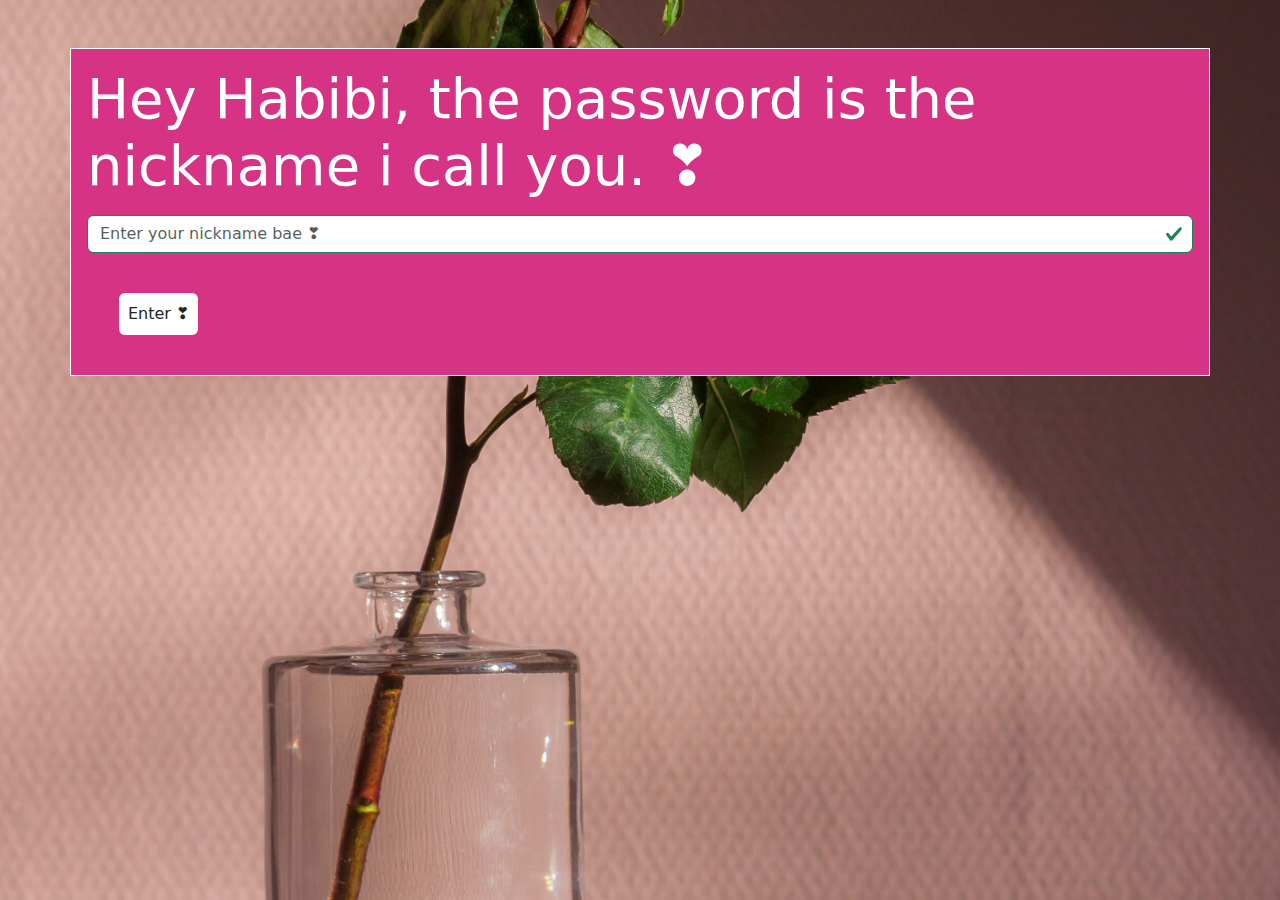
==== index.html @ ca8261aa "Add files via upload" ====
<!DOCTYPE html>
<html lang="en">
<head>
    <meta charset="UTF-8">
    <meta name="viewport" content="width=device-width, initial-scale=1.0">
    <title>MY LOVE</title>
    <link rel="stylesheet" href="style.css">
    <link href="https://cdn.jsdelivr.net/npm/bootstrap@5.3.3/dist/css/bootstrap.min.css" rel="stylesheet" 
    integrity="sha384-QWTKZyjpPEjISv5WaRU9OFeRpok6YctnYmDr5pNlyT2bRjXh0JMhjY6hW+ALEwIH" crossorigin="anonymous">
</head>
<body>
<div class="container-fluid bg-$pink" id="hero">

<div class="container align-items-center justify-content-center mt-5 p-3">
<div class="overlay">
    <p class=" text-white display-4">Hey Habibi, the password is the nickname i call you. <span>&#10083</span></p>
    <div class="mb-3">
        <input type="text" placeholder="Enter your nickname bae &#10083" class="form-control is-valid" id="password">
      </div>
    <a href="bae.html" class="m-2 text-black"><button class="btn bg-white m-4 p-2">Enter <span>&#10083</span></button></a>
</div>
</div>
</div>    




    <script src="https://cdn.jsdelivr.net/npm/bootstrap@5.3.3/dist/js/bootstrap.bundle.min.js"
     integrity="sha384-YvpcrYf0tY3lHB60NNkmXc5s9fDVZLESaAA55NDzOxhy9GkcIdslK1eN7N6jIeHz" crossorigin="anonymous"></script>
</body>
</html>
---- style.css ----
body{
    background-image: url(background.jpg);
    display: block;
    align-items: center;
    justify-content: center;
    background-position: center;
    background-repeat: no-repeat;
    background-size: cover;
}
.container-fluid{

    max-height: 100vh;
    display: flex;
    align-items:center;
    justify-content: center;
    border-radius: 5px;
}
.container{
    background-color: #d63384;
    border: 1px solid white;
    backdrop-filter: blur(10px); 
    margin: 4rem auto;
    padding: auto 2rem;

}
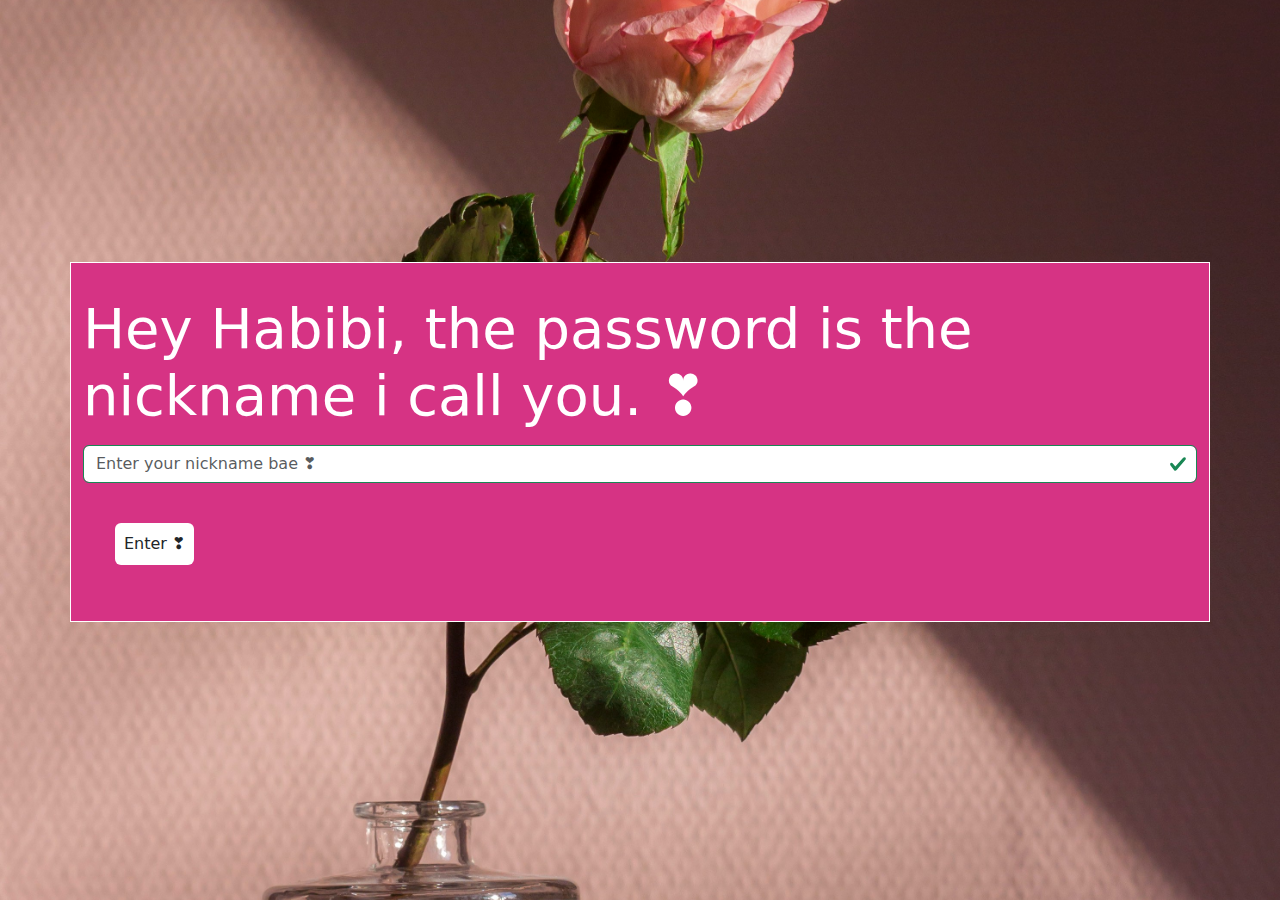
==== commit 383683b4: "Add files via upload" ====
--- a/index.html
+++ b/index.html
@@ -11,7 +11,7 @@
 <body>
 <div class="container-fluid bg-$pink" id="hero">
 
-<div class="container align-items-center justify-content-center mt-5 p-3">
+<div class="container align-items-center justify-content-center mt-5">
 <div class="overlay">
     <p class=" text-white display-4">Hey Habibi, the password is the nickname i call you. <span>&#10083</span></p>
     <div class="mb-3">
--- a/style.css
+++ b/style.css
@@ -1,11 +1,15 @@
 body{
     background-image: url(background.jpg);
-    display: block;
+    display: flex;
     align-items: center;
     justify-content: center;
     background-position: center;
     background-repeat: no-repeat;
     background-size: cover;
+   width: 100%;
+   height: 100vh;
+    margin: 4rem;
+  
 }
 .container-fluid{
 
@@ -20,6 +24,6 @@
     border: 1px solid white;
     backdrop-filter: blur(10px); 
     margin: 4rem auto;
-    padding: auto 2rem;
+    padding: 2rem 2rem;
 
 }
